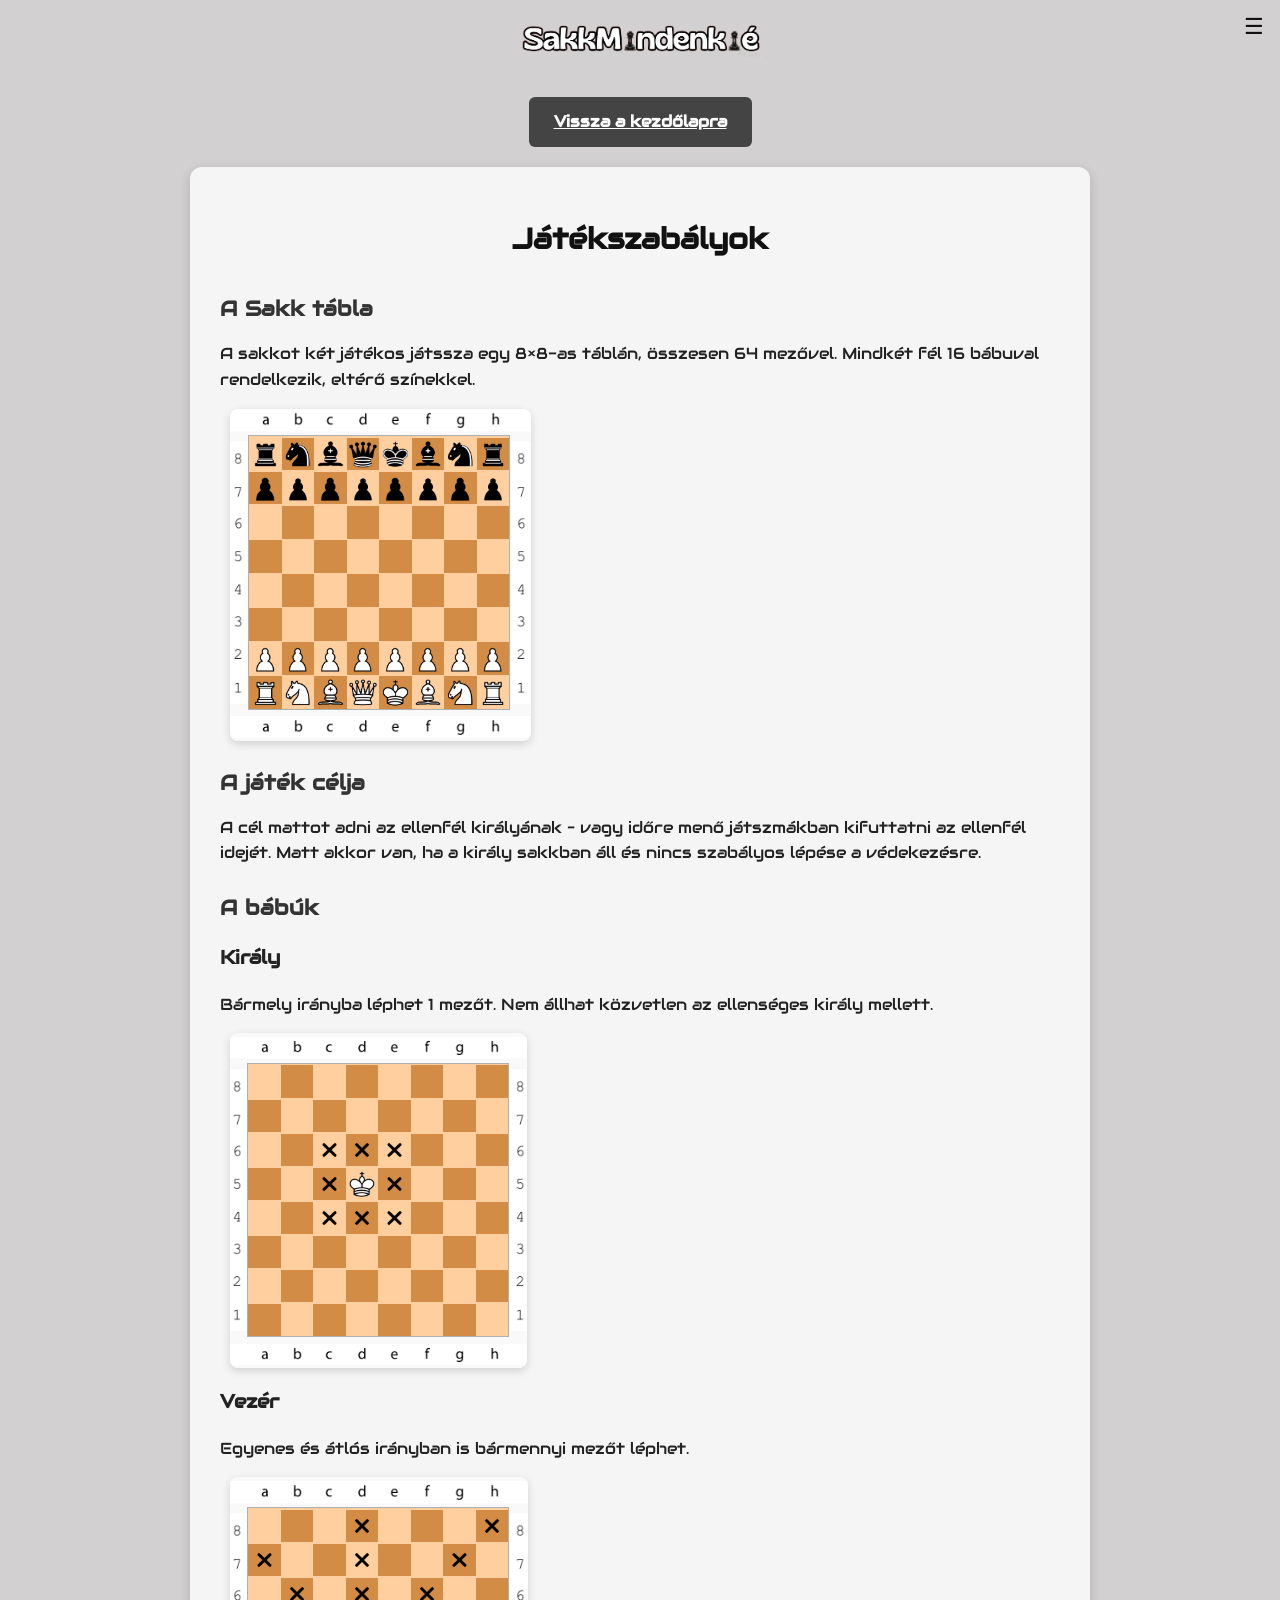
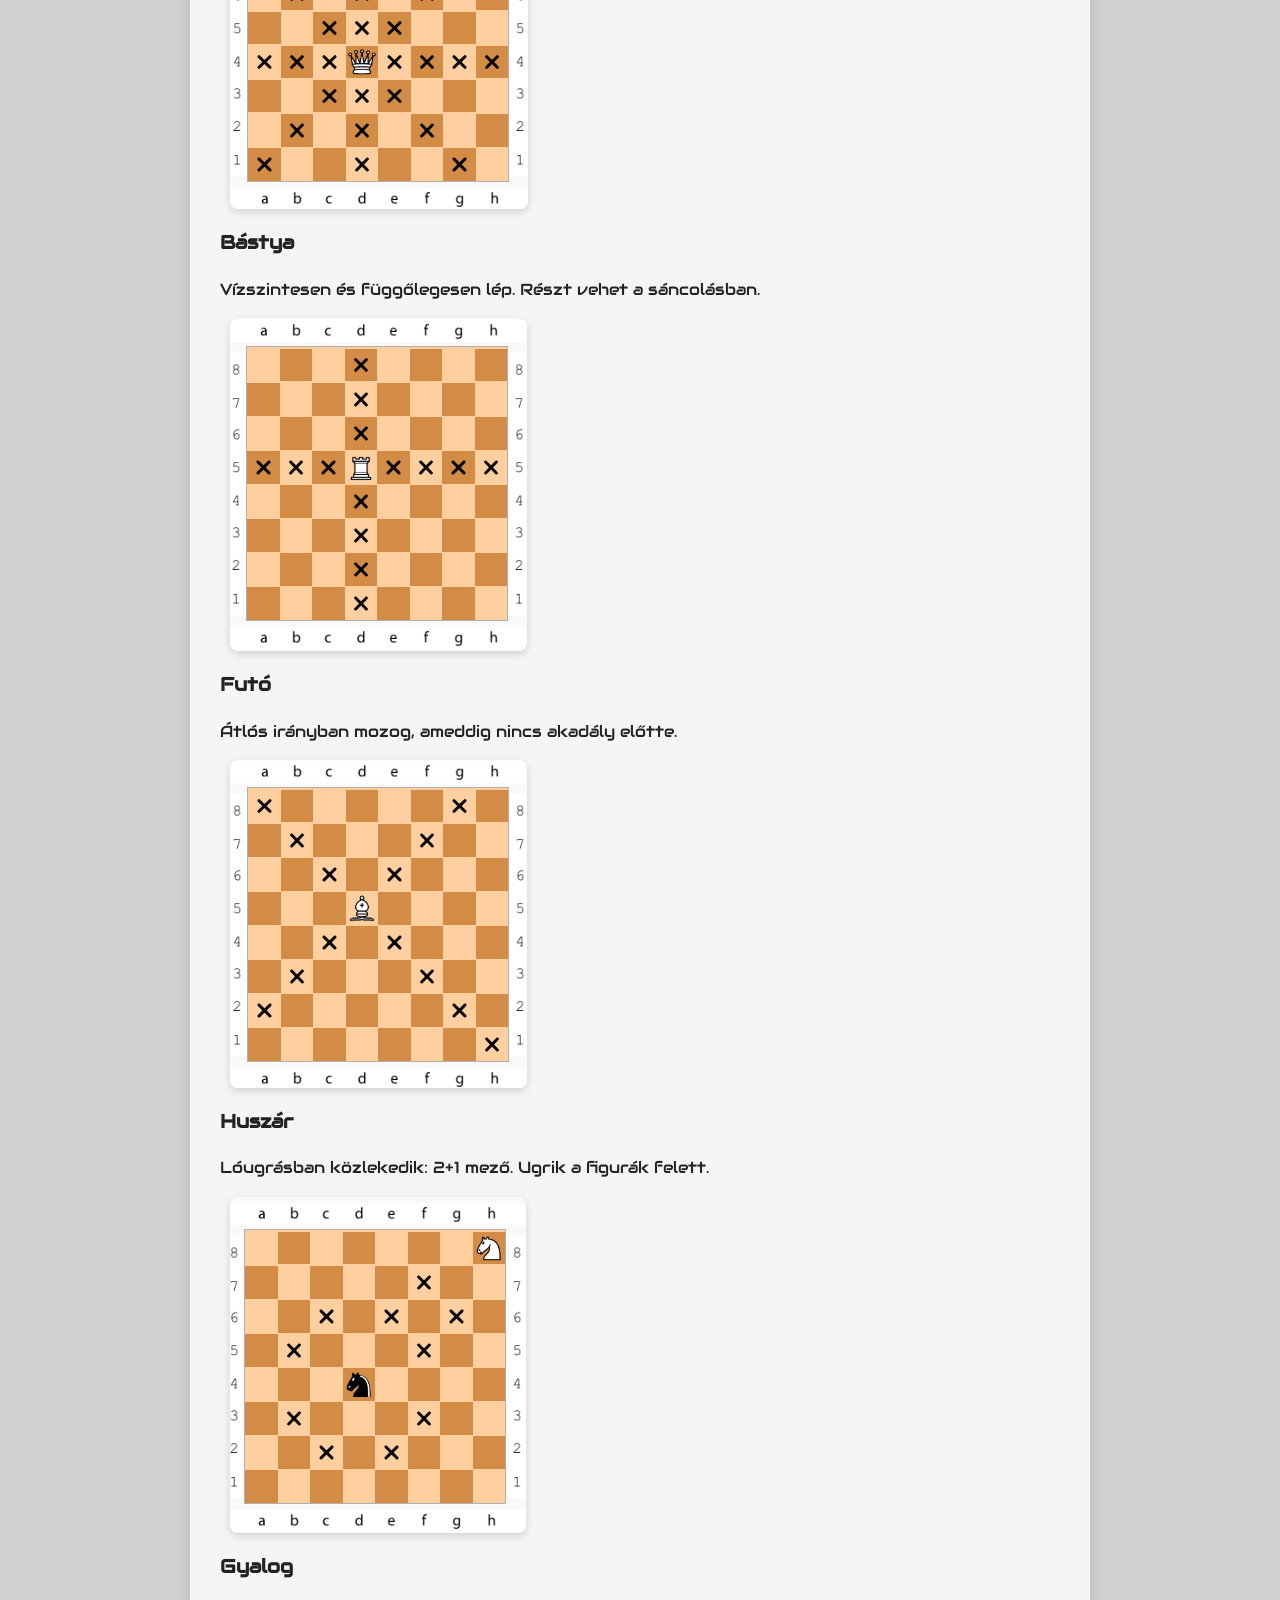
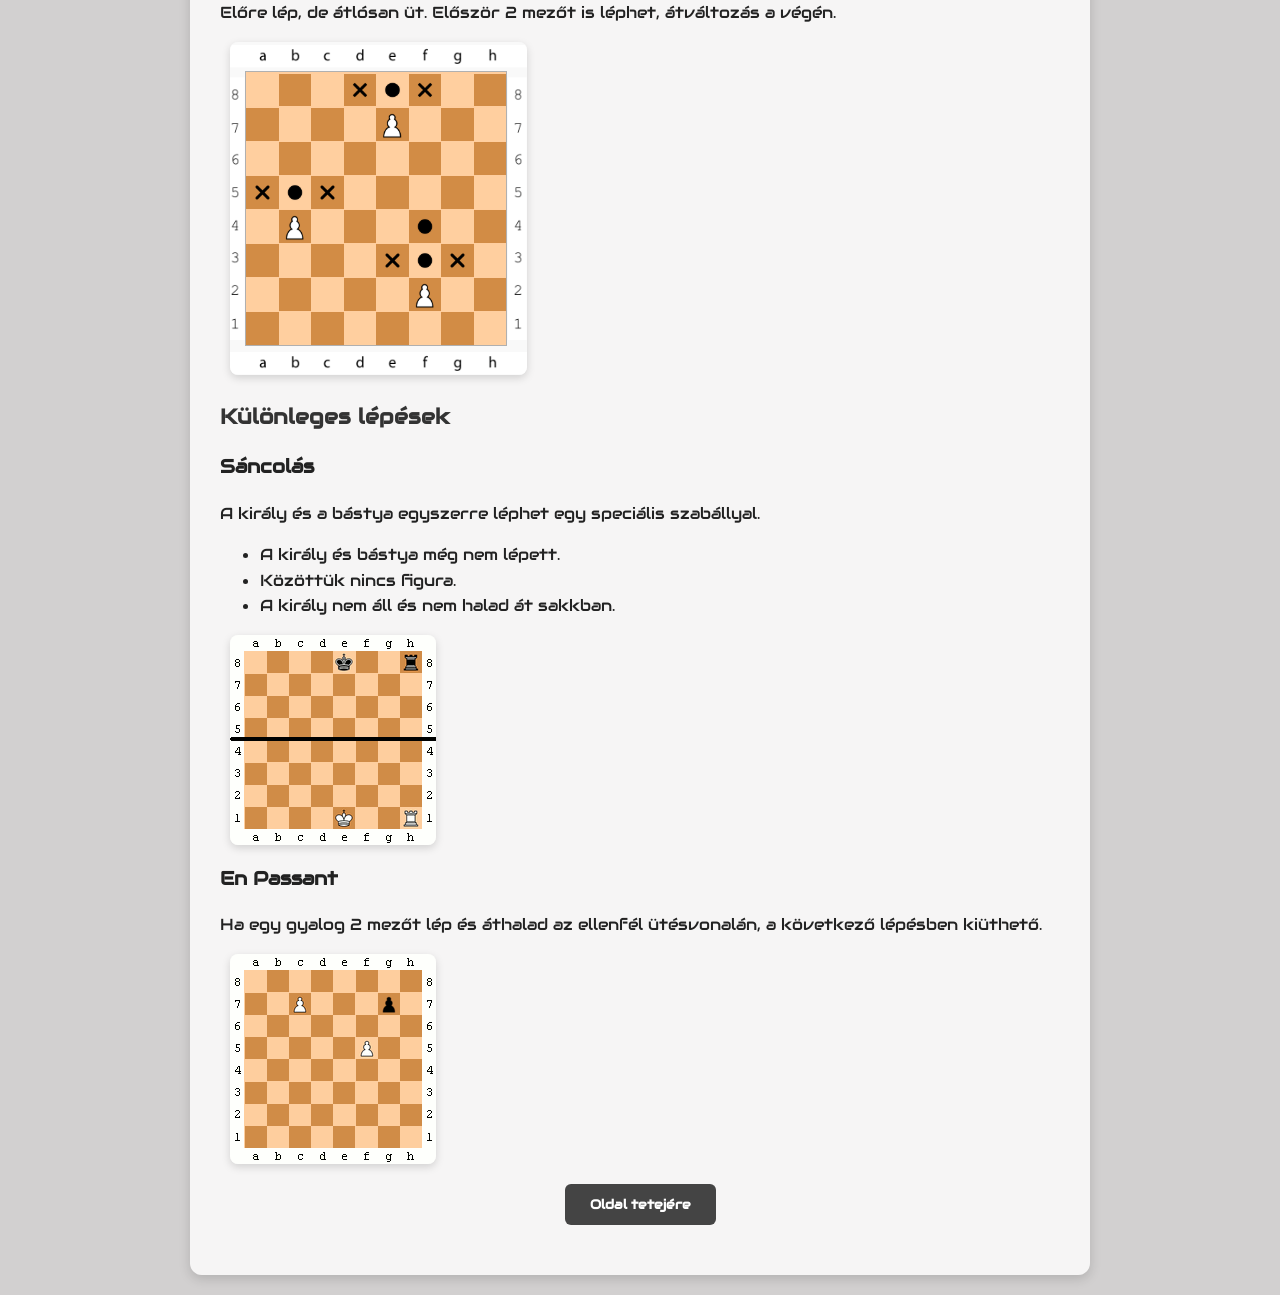
==== jatekszabalyok.html @ 5a6c937a "full code commit" ====
<!DOCTYPE html>
<html lang="hu">
<head>
    <meta charset="UTF-8">
    <meta name="viewport" content="width=device-width, initial-scale=1.0">
    <title>Játékszabályok</title>
    <meta name="description" content="A sakk játék alapvető szabályai és bábui.">
    <meta name="author" content="EXNGOK">
    <link rel="stylesheet" href="css/sakkoldal.css">
    <link rel="icon" type="image/x-icon" href="media/favicon.ico">
</head>
<body>

<header class="logo">
    <a href="jatek.html"><img src="media/logo.png" alt="SakkMindenkié"></a>

    <!-- Hamburger (jobb felső sarok) -->
    <div class="header-actions">
        
        <div class="hamburger-container">
            <button id="hamburgerBtn" class="hamburger-btn" aria-label="Menü">&#9776;</button>

            <nav id="hamburgerMenu" class="hamburger-menu" aria-hidden="true">
                <ul>
                    <li><a href="jatek.html">Játék</a></li>
                    <li><a href="tanulas.html">Tanulás</a></li>
                    <li><a href="legjobbjatekosok.html">Legjobb játékos</a></li>
                    <li><a href="login.html">Bejelentkezés</a></li>
                    <li><a href="regisztracio.html">Regisztráció</a></li>
                </ul>
            </nav>
        </div>
    </div>
</header>

<a href="kezdolap.html" class="btn-home">Vissza a kezdőlapra</a>

<main class="chess-container">
    <h1 class="page-title">Játékszabályok</h1>

    <!-- A tábla -->
    <div class="rule-block">
        <div class="rule-text">
            <h2 class="section-title">A Sakk tábla</h2>
            <p>
                A sakkot két játékos játssza egy 8×8-as táblán, összesen 64 mezővel.
                Mindkét fél 16 bábuval rendelkezik, eltérő színekkel.
            </p>
        </div>
        <img class="rule-img" src="media/tabla.png" alt="tabla">
    </div>

    <!-- A játék célja -->
    <div class="rule-block">
        <div class="rule-text">
            <h2 class="section-title">A játék célja</h2>
            <p>
                A cél mattot adni az ellenfél királyának – vagy időre menő játszmákban
                kifuttatni az ellenfél idejét. Matt akkor van, ha a király sakkban áll és nincs
                szabályos lépése a védekezésre.
            </p>
        </div>
    </div>

    <!-- Bábuk -->
    <h2 class="section-title">A bábúk</h2>

    <!-- Király -->
    <div class="rule-block">
        <div class="rule-text">
            <h3 class="piece-title">Király</h3>
            <p>Bármely irányba léphet 1 mezőt. Nem állhat közvetlen az ellenséges király mellett.</p>
        </div>
        <img class="rule-img" src="media/kiraly.png" alt="király">
    </div>

    <!-- Vezér -->
    <div class="rule-block">
        <div class="rule-text">
            <h3 class="piece-title">Vezér</h3>
            <p>Egyenes és átlós irányban is bármennyi mezőt léphet.</p>
        </div>
        <img class="rule-img" src="media/vezer.png" alt="vezér">
    </div>

    <!-- Bástya -->
    <div class="rule-block">
        <div class="rule-text">
            <h3 class="piece-title">Bástya</h3>
            <p>Vízszintesen és függőlegesen lép. Részt vehet a sáncolásban.</p>
        </div>
        <img class="rule-img" src="media/bastya.png" alt="bástya">
    </div>

    <!-- Futó -->
    <div class="rule-block">
        <div class="rule-text">
            <h3 class="piece-title">Futó</h3>
            <p>Átlós irányban mozog, ameddig nincs akadály előtte.</p>
        </div>
        <img class="rule-img" src="media/futo.png" alt="futó">
    </div>

    <!-- Huszár -->
    <div class="rule-block">
        <div class="rule-text">
            <h3 class="piece-title">Huszár</h3>
            <p>Lóugrásban közlekedik: 2+1 mező. Ugrik a figurák felett.</p>
        </div>
        <img class="rule-img" src="media/huszar.png" alt="huszár">
    </div>

    <!-- Gyalog -->
    <div class="rule-block">
        <div class="rule-text">
            <h3 class="piece-title">Gyalog</h3>
            <p>Előre lép, de átlósan üt. Először 2 mezőt is léphet, átváltozás a végén.</p>
        </div>
        <img class="rule-img" src="media/gyalog.png" alt="gyalog">
    </div>

    <!-- Sáncolás -->
    <h2 class="section-title">Különleges lépések</h2>

    <div class="rule-block">
        <div class="rule-text">
            <h3 class="special-title">Sáncolás</h3>
            <p>A király és a bástya egyszerre léphet egy speciális szabállyal.</p>
            <ul>
                <li>A király és bástya még nem lépett.</li>
                <li>Közöttük nincs figura.</li>
                <li>A király nem áll és nem halad át sakkban.</li>
            </ul>
        </div>
        <img class="rule-img" src="media/sancolas.gif" alt="sáncolás">
    </div>

    <!-- En passant -->
    <div class="rule-block">
        <div class="rule-text">
            <h3 class="special-title">En Passant</h3>
            <p>Ha egy gyalog 2 mezőt lép és áthalad az ellenfél ütésvonalán,
               a következő lépésben kiüthető.</p>
        </div>
        <img class="rule-img" src="media/enpassant.gif" alt="en passant">
    </div>

<button class="btn-top" onclick="window.scrollTo({ top: 0, behavior: 'smooth' });">
    Oldal tetejére
</button>

</main>

<script src="js/hamburger.js"></script>

</body>
</html>
---- css/sakkoldal.css ----
/*Fontok importálása*/
@import url(https://fonts.googleapis.com/css?family=Audiowide);
/*ALAP STÍLUSOK*/

* {
    box-sizing: border-box;
}

body {
    background-color: #d2d0d0;
    margin: 0;
    padding: 0;
    font-family: 'Audiowide', Arial, sans-serif;
    line-height: 1.6;
    color: #222;
}

img {
    max-width: 100%;
    height: auto;
    display: block;
}

/* LOGÓ */

.logo {
    width: 100%;
    display: flex;
    justify-content: center;
    padding: 10px 0;
}

.logo img {
    max-width: 180px;
    width: 100%;
    height: auto;
}

/* FŐMENÜ */
nav ul.menu {
    display: flex;
    flex-wrap: wrap;
    list-style: none;
    padding: 0;
    margin: 0 auto;
    justify-content: center;
    gap: 20px;
}

nav ul.menu li {
    flex: 0 0 45%; /* mobil: 2x2 */
    text-align: center;
}

nav ul.menu li img {
    width: 100%;
    height: auto;
    display: block;
    border-radius: 10px;
    border: 1px solid transparent;
    transition: 0.2s;
}

nav ul.menu li img:hover {
    border: 2px solid black;
}

/* JÁTÉK OLDAL KÉPEK */

.menu-image-container {
    display: flex;
    flex-direction: column;
    align-items: center;
    gap: 20px;
}

/* FŐ TARTALMI DOBOZ */

.chess-container {
    max-width: 900px;
    margin: 20px auto;
    padding: 15px;
    background: #ffffffcc;
    border-radius: 12px;
    box-shadow: 0 4px 12px rgba(0,0,0,0.15);
}

.page-title {
    text-align: center;
    color: #111;
    font-size: 1.8rem;
    margin-bottom: 30px;
}

.section-title {
    color: #333;
    font-size: 1.3rem;
    margin-top: 25px;
    margin-bottom: 10px;
    font-weight: bold;
}

.section-text {
    margin-bottom: 15px;
    font-size: 1rem;
}

/* SZABÁLYOK ÉS KÉPEK */

.rules-section.row {
    display: flex;
    flex-direction: column;
    gap: 20px;
    align-items: center;
}

.rules-section.row .text {
    flex: 1;
}

.szabalykep,
.rule-img {
    border-radius: 8px;
    box-shadow: 0 3px 8px rgba(0,0,0,0.15);
}

/* GOMBOK */

.btn-home, .btn-top {
    display: block;
    margin: 20px auto;
    padding: 12px 25px;
    background-color: #444;
    color: #fff;
    border: none;
    border-radius: 6px;
    cursor: pointer;
    font-family: 'Audiowide', Arial, sans-serif;
    font-weight: bold;
    text-align: center;
    width: fit-content;
    transition: background-color 0.3s;
}

.btn-home:hover, .btn-top:hover {
    background-color: #222;
}

.btn {
    font-family: 'Audiowide', Arial, sans-serif;
}

/* QUIZ STÍLUSOK */

.quiz-container {
    max-width: 900px;
    margin: 20px auto;
    padding: 15px;
    background: #fff;
    border-radius: 12px;
    box-shadow: 0 3px 10px rgba(0,0,0,0.1);
}

.quiz-title {
    text-align: center;
    font-size: 1.8rem;
    margin-bottom: 20px;
}

#question {
    font-size: 1.3rem;
    margin-bottom: 15px;
    font-weight: bold;
}

#answers {
    display: flex;
    flex-direction: column;
    gap: 12px;
}

.answer-btn {
    padding: 12px;
    background: #eaeaea;
    border: none;
    border-radius: 6px;
    cursor: pointer;
    text-align: left;
    font-size: 1rem;
    transition: 0.2s;
}

.answer-btn:hover {
    background: #dcdcdc;
}

.answer-btn.correct {
    background: #82d676;
    color: white;
}

.answer-btn.wrong {
    background: #e86e6e;
    color: white;
}

#next-btn {
    padding: 12px 25px;
    margin: 20px auto 0;
    display: block;
    background-color: #444;
    color: #fff;
    border: none;
    border-radius: 6px;
    cursor: pointer;
    font-family: 'Audiowide', Arial, sans-serif;
    font-size: 1rem;
}

#next-btn:hover {
    background-color: #222;
}

.hidden {
    display: none;
}

#question-image {
    max-width: 100%;
    height: auto;
    border-radius: 8px;
    display: block;
    margin: 15px auto;
}

#result-box {
    text-align: center;
}

/* Elo táblázat stilusok */

.chess-table-container {
    margin-top: 40px;
    overflow-x: auto;
    padding: 10px 0;
}

.chess-table {
    width: 100%;
    border-collapse: collapse;
    background: #ffffff;
    border-radius: 14px;
    overflow: hidden;
    font-size: 1rem;
    box-shadow: 0 6px 14px rgba(0,0,0,0.18);
}

.chess-table thead {
    background: #1e1e1e;
    color: #fff;
    font-size: 1.1rem;
    font-weight: bold;
    letter-spacing: 0.5px;
    text-transform: uppercase;
}

.chess-table th {
    padding: 18px 20px;
    border-bottom: 2px solid #1b2537;
}

/* Táblázat zebra csikozása */

.chess-table tbody tr:nth-child(odd) {
    background: #f6f6f6;
}

.chess-table tbody tr:nth-child(even) {
    background: #ffffff;
}

.chess-table td {
    padding: 16px 20px;
    border-bottom: 1px solid #dcdcdc;
}


/*LOGIN ÉS REGISZTRÁCIÓ FORMOK*/


.chess-container form {
    background-color: #ffffffcc;
    padding: 30px;
    border-radius: 12px;
    box-shadow: 0 4px 12px rgba(0,0,0,0.15);
    max-width: 400px;
    margin: 20px auto;
    display: flex;
    flex-direction: column;
    gap: 15px;
}

.chess-container form input {
    padding: 12px 15px;
    border: 1px solid #ccc;
    border-radius: 8px;
    font-size: 1rem;
    transition: border 0.3s, box-shadow 0.3s;
}

.chess-container form input:focus {
    border-color: #444;
    box-shadow: 0 0 5px rgba(68,68,68,0.4);
    outline: none;
}

.chess-container form button {
    padding: 12px 25px;
    background-color: #444;
    color: #fff;
    font-weight: bold;
    font-size: 1rem;
    border: none;
    border-radius: 6px;
    cursor: pointer;
    transition: background-color 0.3s, transform 0.2s;
}

.chess-container form button:hover {
    background-color: #222;
    transform: translateY(-2px);
}

.chess-container form .message {
    font-size: 14px;
    color: rgb(24, 154, 35);
    text-align: center;
}

/* Reszponzív formok mobilon */
@media (max-width: 480px) {
    .chess-container form {
        padding: 20px;
        margin: 10px;
    }

    .chess-container form input,
    .chess-container form button {
        font-size: 0.95rem;
        padding: 10px;
    }
}


/*Desktop media query*/

@media (min-width: 768px) {

    .logo img {
        max-width: 260px;
    }

    nav ul.menu li {
        flex: 0 0 45%;
    }

    .chess-container {
        padding: 30px;
    }

    .rules-section.row {
        flex-direction: row;
        justify-content: center;
        flex-wrap: wrap;
    }

    .rule-img {
        max-width: 45%;
        margin: 10px;
    }

    .menu-image-container img {
        max-width: 800px;
        width: 100%;
    }

    .elo-table {
        font-size: 1.05rem;
    }

    .elo-table th,
    .elo-table td {
        padding: 18px 20px;
    }
}

/* header jobb felső akciók (vissza gomb + hamburger) */
.header-actions {
    position: absolute;
    top: 10px;
    right: 10px;
    display: flex;
    gap: 8px;
    align-items: center;
    z-index: 1200;
}

/* kisebb, inline megjelenésű vissza gomb a headerben */
.header-actions .btn-home {
    display: inline-flex;
    align-items: center;
    justify-content: center;
    margin: 0;
    padding: 8px 12px;
    font-size: 0.95rem;
    border-radius: 6px;
    background-color: #444;
    color: #fff;
    text-decoration: none;
    transition: background-color 0.2s;
}

.header-actions .btn-home:hover {
    background-color: #222;
}

/* hamburger gomb stílus */
.hamburger-btn {
    background: none;
    border: none;
    cursor: pointer;
    font-size: 22px;
    line-height: 1;
    padding: 6px;
    color: #111;
}

/* hamburger menü doboza (alap: rejtve) */
.hamburger-menu {
    display: none;
    position: absolute;
    right: 0;
    top: 36px;
    background: #fff;
    border: 1px solid #ddd;
    border-radius: 6px;
    box-shadow: 0 6px 16px rgba(0,0,0,0.12);
    z-index: 1300;
    min-width: 140px;
}

/* listázás a menüben */
.hamburger-menu ul {
    list-style: none;
    margin: 0;
    padding: 6px 0;
}

.hamburger-menu a {
    display: block;
    padding: 10px 14px;
    color: #111;
    text-decoration: none;
}

.hamburger-menu a:hover {
    background: #f5f5f5;
}

/* mobilon kisebb header-távolság */
@media (max-width: 480px) {
    .header-actions {
        top: 8px;
        right: 8px;
        gap: 6px;
    }

    .header-actions .btn-home {
        padding: 6px 10px;
        font-size: 0.85rem;
    }
}
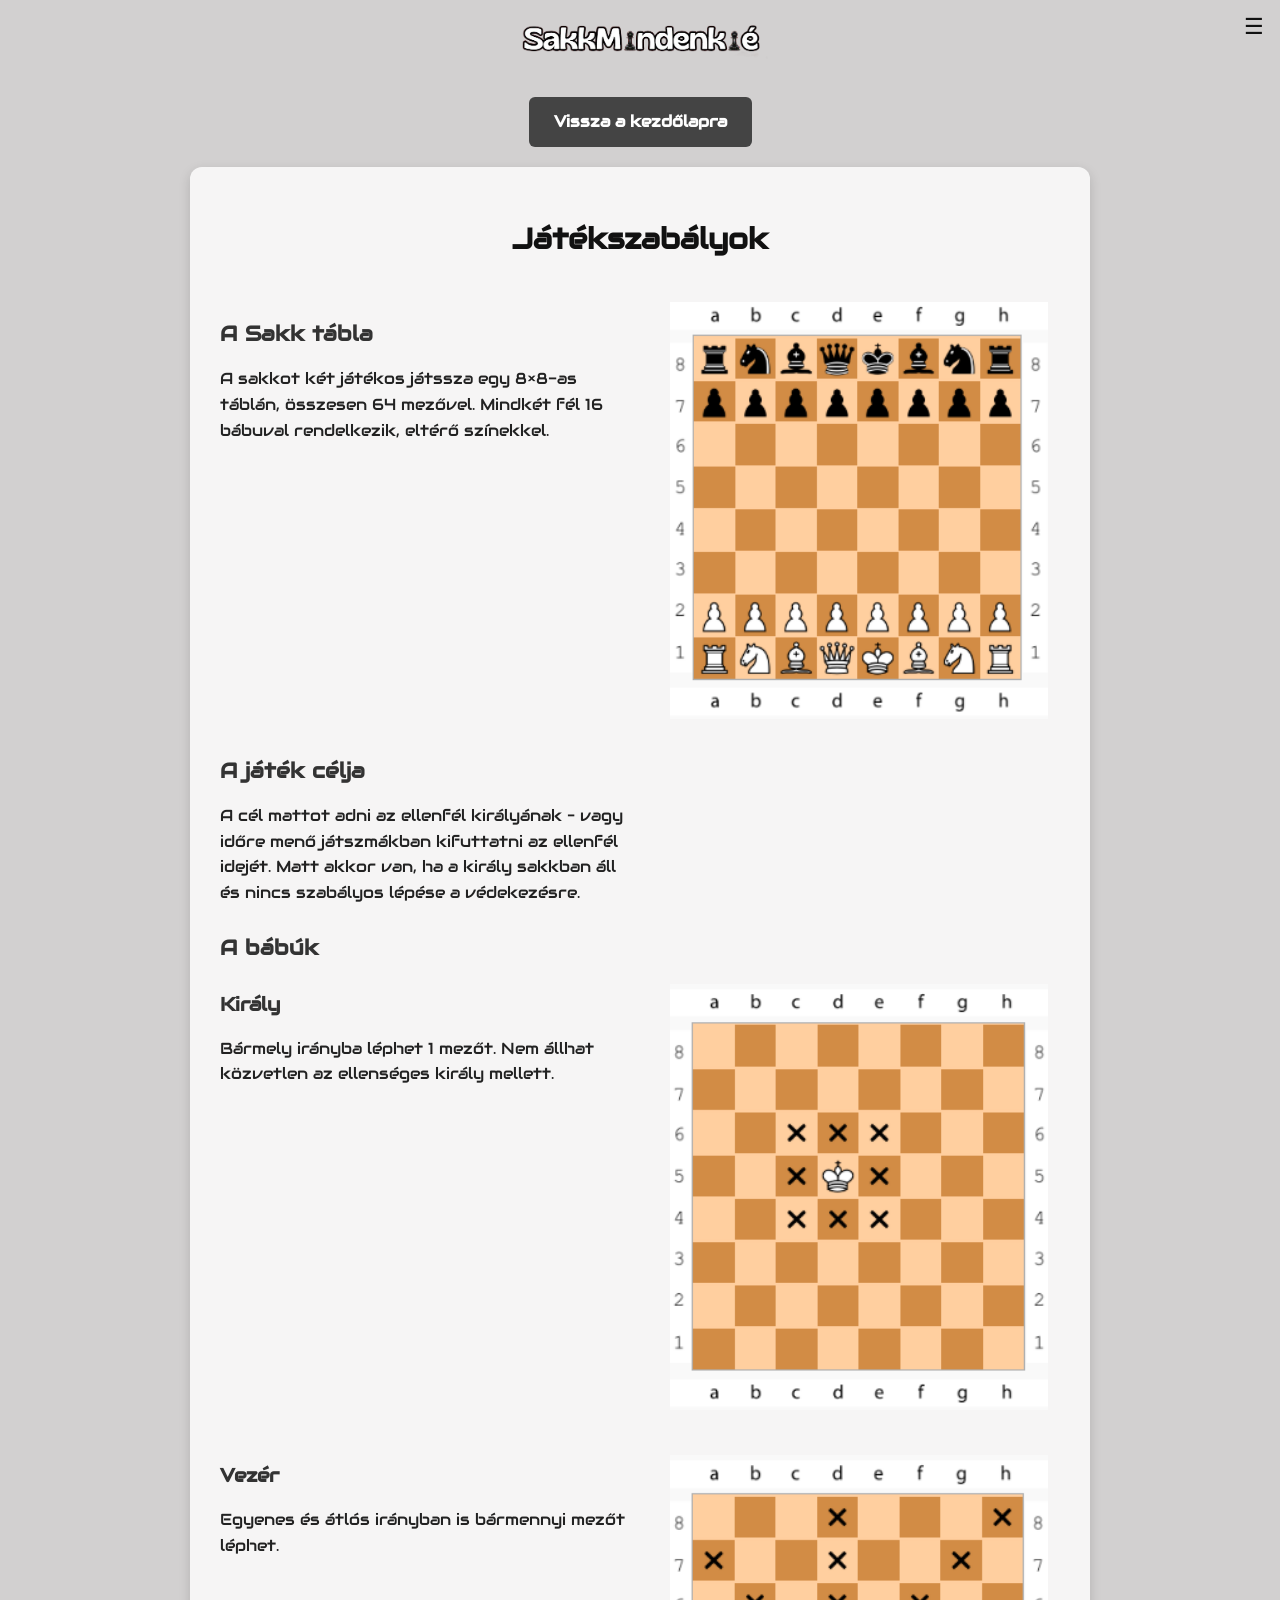
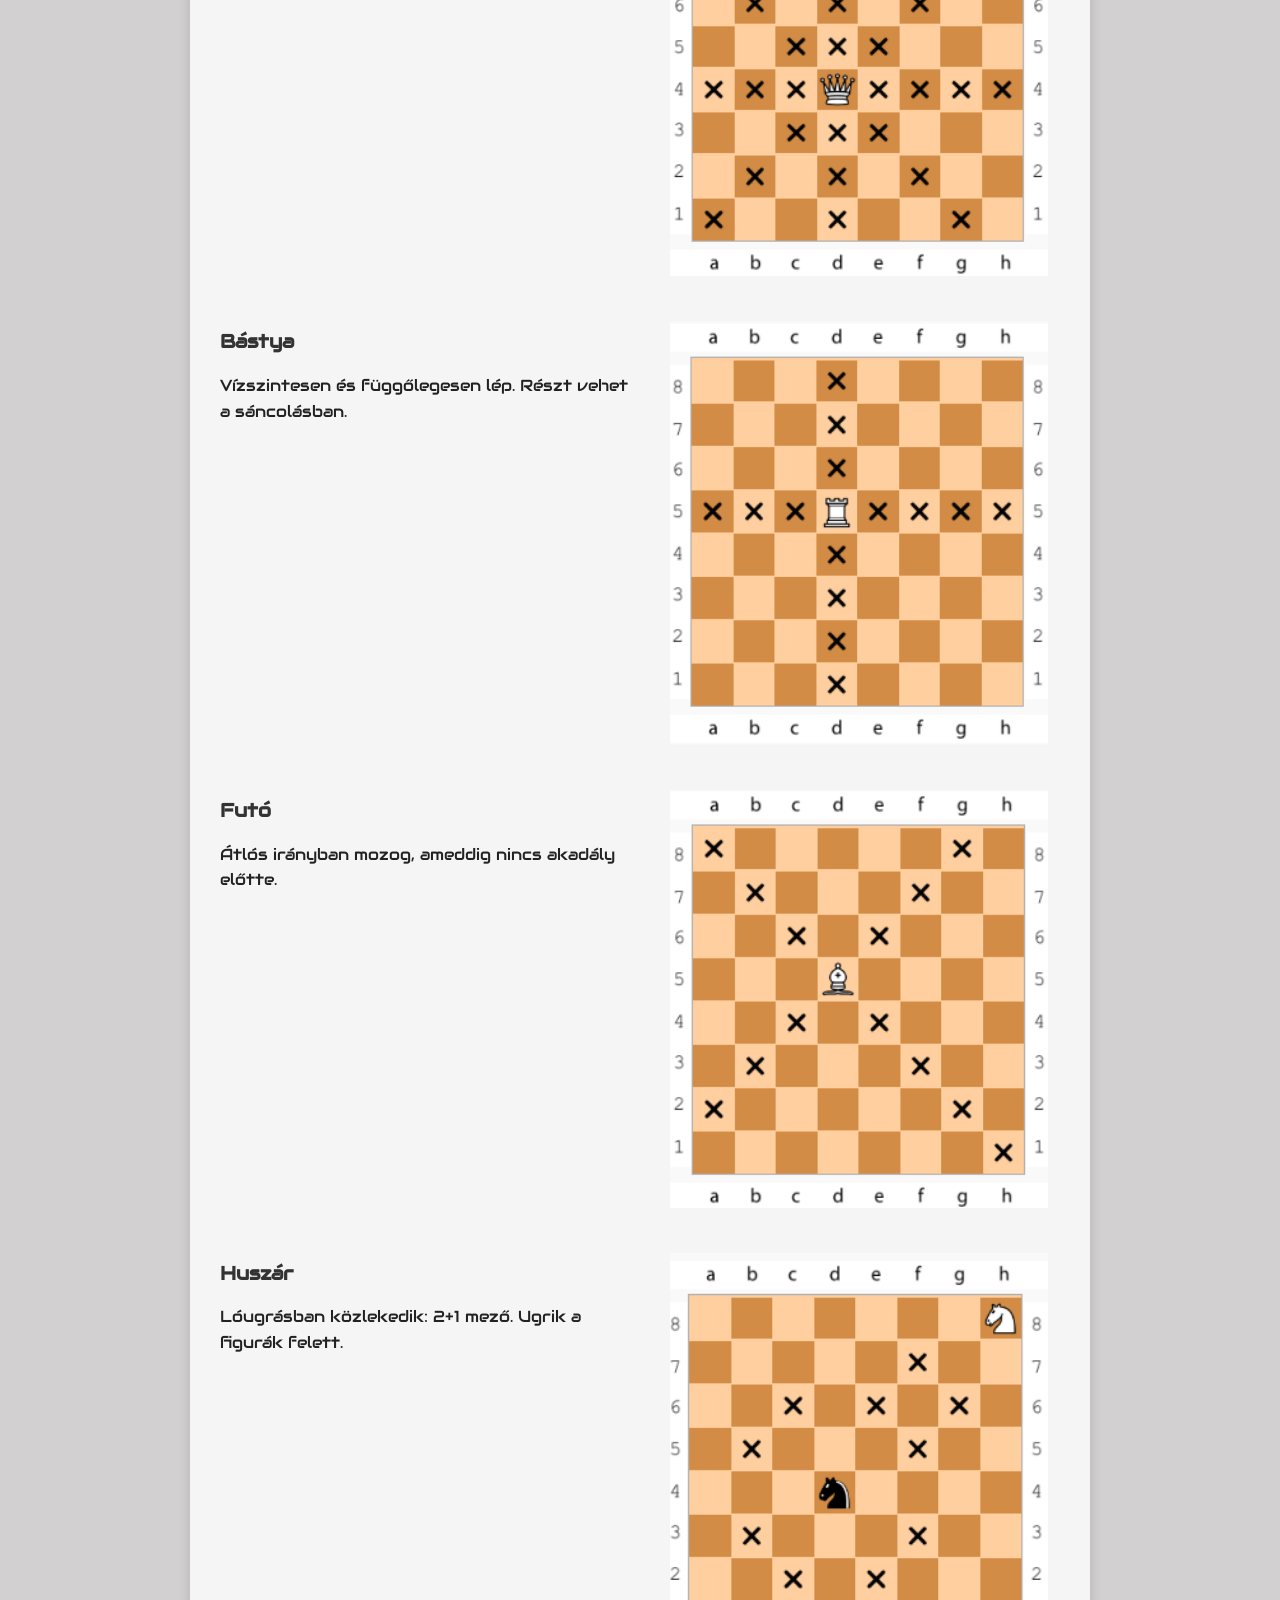
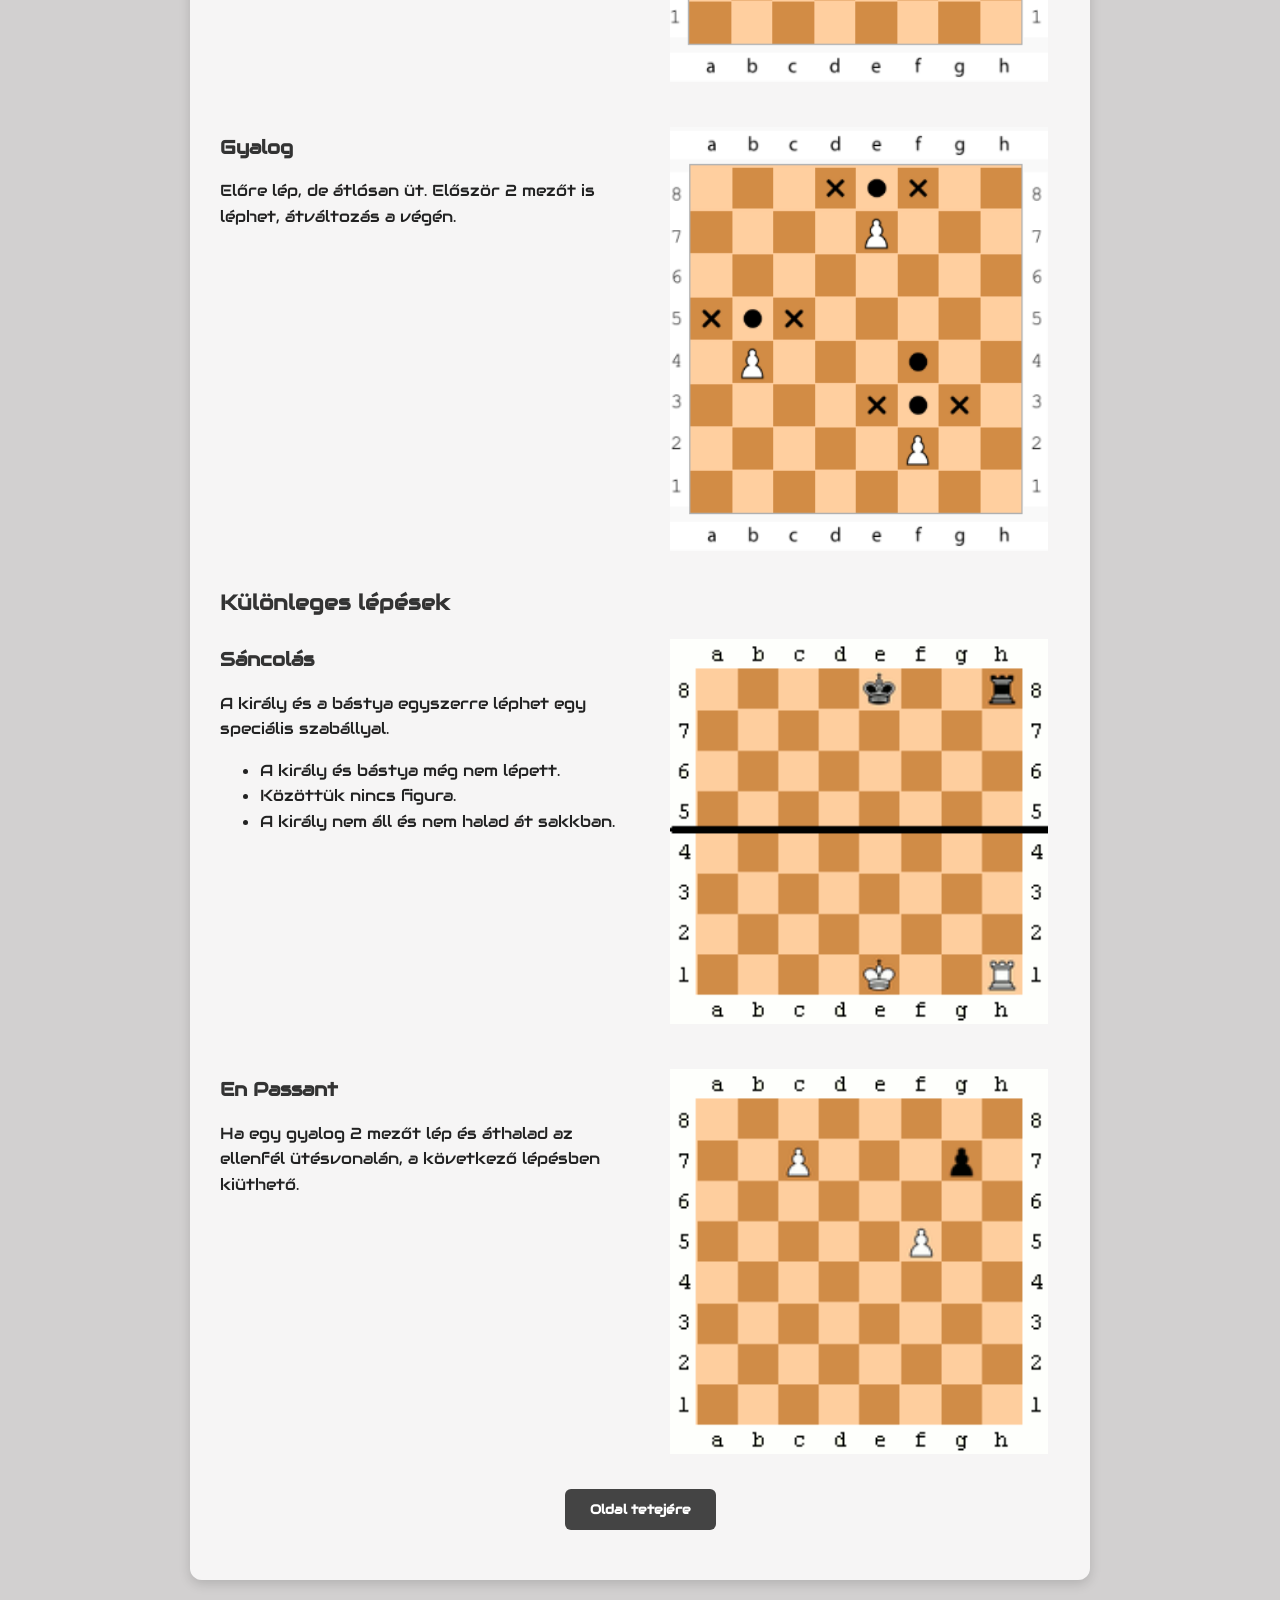
==== commit 59aed347: "ccs update & readme file update" ====
--- a/jatekszabalyok.html
+++ b/jatekszabalyok.html
@@ -33,13 +33,13 @@
     </div>
 </header>
 
-<a href="kezdolap.html" class="btn-home">Vissza a kezdőlapra</a>
+<a href="index.html" class="btn-home">Vissza a kezdőlapra</a>
 
 <main class="chess-container">
     <h1 class="page-title">Játékszabályok</h1>
 
     <!-- A tábla -->
-    <div class="rule-block">
+    <div class="rule-block-left">
         <div class="rule-text">
             <h2 class="section-title">A Sakk tábla</h2>
             <p>
@@ -66,7 +66,7 @@
     <h2 class="section-title">A bábúk</h2>
 
     <!-- Király -->
-    <div class="rule-block">
+    <div class="rule-block-left">
         <div class="rule-text">
             <h3 class="piece-title">Király</h3>
             <p>Bármely irányba léphet 1 mezőt. Nem állhat közvetlen az ellenséges király mellett.</p>
@@ -75,7 +75,7 @@
     </div>
 
     <!-- Vezér -->
-    <div class="rule-block">
+    <div class="rule-block-left">
         <div class="rule-text">
             <h3 class="piece-title">Vezér</h3>
             <p>Egyenes és átlós irányban is bármennyi mezőt léphet.</p>
@@ -84,7 +84,7 @@
     </div>
 
     <!-- Bástya -->
-    <div class="rule-block">
+    <div class="rule-block-left">
         <div class="rule-text">
             <h3 class="piece-title">Bástya</h3>
             <p>Vízszintesen és függőlegesen lép. Részt vehet a sáncolásban.</p>
@@ -93,7 +93,7 @@
     </div>
 
     <!-- Futó -->
-    <div class="rule-block">
+    <div class="rule-block-left">
         <div class="rule-text">
             <h3 class="piece-title">Futó</h3>
             <p>Átlós irányban mozog, ameddig nincs akadály előtte.</p>
@@ -102,7 +102,7 @@
     </div>
 
     <!-- Huszár -->
-    <div class="rule-block">
+    <div class="rule-block-left">
         <div class="rule-text">
             <h3 class="piece-title">Huszár</h3>
             <p>Lóugrásban közlekedik: 2+1 mező. Ugrik a figurák felett.</p>
@@ -111,7 +111,7 @@
     </div>
 
     <!-- Gyalog -->
-    <div class="rule-block">
+    <div class="rule-block-left">
         <div class="rule-text">
             <h3 class="piece-title">Gyalog</h3>
             <p>Előre lép, de átlósan üt. Először 2 mezőt is léphet, átváltozás a végén.</p>
@@ -122,7 +122,7 @@
     <!-- Sáncolás -->
     <h2 class="section-title">Különleges lépések</h2>
 
-    <div class="rule-block">
+    <div class="rule-block-left">
         <div class="rule-text">
             <h3 class="special-title">Sáncolás</h3>
             <p>A király és a bástya egyszerre léphet egy speciális szabállyal.</p>
@@ -136,7 +136,7 @@
     </div>
 
     <!-- En passant -->
-    <div class="rule-block">
+    <div class="rule-block-left">
         <div class="rule-text">
             <h3 class="special-title">En Passant</h3>
             <p>Ha egy gyalog 2 mezőt lép és áthalad az ellenfél ütésvonalán,
--- a/css/sakkoldal.css
+++ b/css/sakkoldal.css
@@ -28,6 +28,7 @@
     display: flex;
     justify-content: center;
     padding: 10px 0;
+    position: relative;
 }
 
 .logo img {
@@ -105,23 +106,78 @@
     font-size: 1rem;
 }
 
-/* SZABÁLYOK ÉS KÉPEK */
-
-.rules-section.row {
+/* SZABÁLYOK ÉS KÉPEK - BALRA IGAZÍTOTT SZÖVEG, JOBBRA KÉP */
+
+.rule-block-left {
     display: flex;
-    flex-direction: column;
+    flex-direction: row;
     gap: 20px;
-    align-items: center;
-}
-
-.rules-section.row .text {
+    align-items: flex-start;
+    margin-bottom: 25px;
+}
+
+.rule-block-left .rule-text {
     flex: 1;
-}
-
-.szabalykep,
-.rule-img {
+    width: 50%;
+    text-align: left;
+}
+
+.rule-block-left .rule-img {
+    flex: 1;
+    width: 50%;
+    align-self: flex-start;
+}
+
+.piece-title {
+    color: #333;
+    font-size: 1.2rem;
+    font-weight: bold;
+    margin-top: 15px;
+    margin-bottom: 8px;
+}
+
+.special-title {
+    color: #333;
+    font-size: 1.2rem;
+    font-weight: bold;
+    margin-top: 15px;
+    margin-bottom: 8px;
+}
+
+/* TANULÁS DOBOZOK */
+
+.learning-box {
+    background-color: #f5f5f5;
+    padding: 20px;
     border-radius: 8px;
-    box-shadow: 0 3px 8px rgba(0,0,0,0.15);
+    margin-bottom: 20px;
+    border-left: 4px solid #444;
+}
+
+.learning-box h3 {
+    margin-top: 0;
+    color: #333;
+    font-size: 1.1rem;
+}
+
+.learning-box ul {
+    margin: 10px 0;
+    padding-left: 20px;
+}
+
+.learning-box li {
+    margin-bottom: 8px;
+}
+
+.learning-box a {
+    color: #444;
+    text-decoration: none;
+    border-bottom: 1px solid #444;
+    transition: color 0.2s;
+}
+
+.learning-box a:hover {
+    color: #222;
 }
 
 /* GOMBOK */
@@ -140,6 +196,7 @@
     text-align: center;
     width: fit-content;
     transition: background-color 0.3s;
+    text-decoration: none;
 }
 
 .btn-home:hover, .btn-top:hover {
@@ -150,27 +207,25 @@
     font-family: 'Audiowide', Arial, sans-serif;
 }
 
+.google-font {
+    font-family: 'Audiowide', Arial, sans-serif;
+}
+
 /* QUIZ STÍLUSOK */
 
-.quiz-container {
-    max-width: 900px;
-    margin: 20px auto;
-    padding: 15px;
+.quiz-card {
     background: #fff;
+    padding: 25px;
     border-radius: 12px;
     box-shadow: 0 3px 10px rgba(0,0,0,0.1);
-}
-
-.quiz-title {
-    text-align: center;
-    font-size: 1.8rem;
     margin-bottom: 20px;
 }
 
-#question {
+.quiz-question {
     font-size: 1.3rem;
     margin-bottom: 15px;
     font-weight: bold;
+    color: #333;
 }
 
 #answers {
@@ -188,6 +243,7 @@
     text-align: left;
     font-size: 1rem;
     transition: 0.2s;
+    font-family: 'Audiowide', Arial, sans-serif;
 }
 
 .answer-btn:hover {
@@ -204,7 +260,7 @@
     color: white;
 }
 
-#next-btn {
+.next-btn {
     padding: 12px 25px;
     margin: 20px auto 0;
     display: block;
@@ -215,9 +271,38 @@
     cursor: pointer;
     font-family: 'Audiowide', Arial, sans-serif;
     font-size: 1rem;
-}
-
-#next-btn:hover {
+    transition: background-color 0.3s;
+}
+
+.next-btn:hover {
+    background-color: #222;
+}
+
+.quiz-result-title {
+    font-size: 1.5rem;
+    color: #333;
+    margin-bottom: 15px;
+}
+
+.quiz-score {
+    font-size: 1.2rem;
+    color: #555;
+    margin-bottom: 20px;
+}
+
+.restart-btn {
+    padding: 12px 25px;
+    background-color: #444;
+    color: #fff;
+    border: none;
+    border-radius: 6px;
+    cursor: pointer;
+    font-family: 'Audiowide', Arial, sans-serif;
+    font-size: 1rem;
+    transition: background-color 0.3s;
+}
+
+.restart-btn:hover {
     background-color: #222;
 }
 
@@ -233,60 +318,7 @@
     margin: 15px auto;
 }
 
-#result-box {
-    text-align: center;
-}
-
-/* Elo táblázat stilusok */
-
-.chess-table-container {
-    margin-top: 40px;
-    overflow-x: auto;
-    padding: 10px 0;
-}
-
-.chess-table {
-    width: 100%;
-    border-collapse: collapse;
-    background: #ffffff;
-    border-radius: 14px;
-    overflow: hidden;
-    font-size: 1rem;
-    box-shadow: 0 6px 14px rgba(0,0,0,0.18);
-}
-
-.chess-table thead {
-    background: #1e1e1e;
-    color: #fff;
-    font-size: 1.1rem;
-    font-weight: bold;
-    letter-spacing: 0.5px;
-    text-transform: uppercase;
-}
-
-.chess-table th {
-    padding: 18px 20px;
-    border-bottom: 2px solid #1b2537;
-}
-
-/* Táblázat zebra csikozása */
-
-.chess-table tbody tr:nth-child(odd) {
-    background: #f6f6f6;
-}
-
-.chess-table tbody tr:nth-child(even) {
-    background: #ffffff;
-}
-
-.chess-table td {
-    padding: 16px 20px;
-    border-bottom: 1px solid #dcdcdc;
-}
-
-
 /*LOGIN ÉS REGISZTRÁCIÓ FORMOK*/
-
 
 .chess-container form {
     background-color: #ffffffcc;
@@ -300,12 +332,19 @@
     gap: 15px;
 }
 
+.chess-container form label {
+    font-weight: bold;
+    color: #333;
+    font-size: 0.95rem;
+}
+
 .chess-container form input {
     padding: 12px 15px;
     border: 1px solid #ccc;
     border-radius: 8px;
     font-size: 1rem;
     transition: border 0.3s, box-shadow 0.3s;
+    font-family: Arial, sans-serif;
 }
 
 .chess-container form input:focus {
@@ -324,6 +363,7 @@
     border-radius: 6px;
     cursor: pointer;
     transition: background-color 0.3s, transform 0.2s;
+    font-family: 'Audiowide', Arial, sans-serif;
 }
 
 .chess-container form button:hover {
@@ -337,64 +377,8 @@
     text-align: center;
 }
 
-/* Reszponzív formok mobilon */
-@media (max-width: 480px) {
-    .chess-container form {
-        padding: 20px;
-        margin: 10px;
-    }
-
-    .chess-container form input,
-    .chess-container form button {
-        font-size: 0.95rem;
-        padding: 10px;
-    }
-}
-
-
-/*Desktop media query*/
-
-@media (min-width: 768px) {
-
-    .logo img {
-        max-width: 260px;
-    }
-
-    nav ul.menu li {
-        flex: 0 0 45%;
-    }
-
-    .chess-container {
-        padding: 30px;
-    }
-
-    .rules-section.row {
-        flex-direction: row;
-        justify-content: center;
-        flex-wrap: wrap;
-    }
-
-    .rule-img {
-        max-width: 45%;
-        margin: 10px;
-    }
-
-    .menu-image-container img {
-        max-width: 800px;
-        width: 100%;
-    }
-
-    .elo-table {
-        font-size: 1.05rem;
-    }
-
-    .elo-table th,
-    .elo-table td {
-        padding: 18px 20px;
-    }
-}
-
-/* header jobb felső akciók (vissza gomb + hamburger) */
+/* HEADER AKCIÓK */
+
 .header-actions {
     position: absolute;
     top: 10px;
@@ -405,7 +389,6 @@
     z-index: 1200;
 }
 
-/* kisebb, inline megjelenésű vissza gomb a headerben */
 .header-actions .btn-home {
     display: inline-flex;
     align-items: center;
@@ -424,7 +407,12 @@
     background-color: #222;
 }
 
-/* hamburger gomb stílus */
+/* HAMBURGER MENÜ */
+
+.hamburger-container {
+    position: relative;
+}
+
 .hamburger-btn {
     background: none;
     border: none;
@@ -433,9 +421,13 @@
     line-height: 1;
     padding: 6px;
     color: #111;
-}
-
-/* hamburger menü doboza (alap: rejtve) */
+    transition: color 0.2s;
+}
+
+.hamburger-btn:hover {
+    color: #444;
+}
+
 .hamburger-menu {
     display: none;
     position: absolute;
@@ -449,7 +441,10 @@
     min-width: 140px;
 }
 
-/* listázás a menüben */
+.hamburger-menu.active {
+    display: block;
+}
+
 .hamburger-menu ul {
     list-style: none;
     margin: 0;
@@ -461,14 +456,155 @@
     padding: 10px 14px;
     color: #111;
     text-decoration: none;
+    transition: background-color 0.2s;
 }
 
 .hamburger-menu a:hover {
     background: #f5f5f5;
 }
 
-/* mobilon kisebb header-távolság */
+/* TÁBLÁZATOK */
+
+.chess-table,
+.chess-table-resp {
+    width: 100%;
+    border-collapse: collapse;
+    font-family: 'Audiowide', Arial, sans-serif;
+    margin: 20px 0;
+}
+
+.chess-table thead,
+.chess-table-resp thead {
+    background-color: #444;
+    color: #fff;
+}
+
+.chess-table th,
+.chess-table td,
+.chess-table-resp th, 
+.chess-table-resp td {
+    padding: 12px 15px;
+    text-align: left;
+    border: 1px solid #ddd;
+}
+
+.chess-name-col {
+    width: 50%;
+}
+
+.chess-elo-col {
+    width: 25%;
+    text-align: center;
+}
+
+.chess-country-col {
+    width: 25%;
+    text-align: center;
+}
+
+.chess-table tbody tr:nth-child(even),
+.chess-table-resp tbody tr:nth-child(even) {
+    background-color: #f9f9f9;
+}
+
+.chess-table tbody tr:hover,
+.chess-table-resp tbody tr:hover {
+    background-color: #f1f1f1;
+}
+
+/* RESZPONZÍV TÁBLÁZAT */
+
+@media screen and (max-width: 768px) {
+    .chess-table thead,
+    .chess-table-resp thead {
+        display: none;
+    }
+
+    .chess-table, 
+    .chess-table tbody, 
+    .chess-table tr, 
+    .chess-table td,
+    .chess-table-resp, 
+    .chess-table-resp tbody, 
+    .chess-table-resp tr, 
+    .chess-table-resp td {
+        display: block;
+        width: 100%;
+    }
+
+    .chess-table tr,
+    .chess-table-resp tr {
+        margin-bottom: 15px;
+        border-bottom: 2px solid #ddd;
+        padding-bottom: 10px;
+    }
+
+    .chess-table td,
+    .chess-table-resp td {
+        text-align: right;
+        padding-left: 50%;
+        position: relative;
+        border: none;
+        border-bottom: 1px solid #eee;
+    }
+
+    .chess-table td::before,
+    .chess-table-resp td::before {
+        content: attr(data-label);
+        position: absolute;
+        left: 15px;
+        width: 45%;
+        font-weight: bold;
+        text-align: left;
+    }
+
+    .chess-name-col,
+    .chess-elo-col,
+    .chess-country-col {
+        width: 100%;
+        text-align: right;
+    }
+}
+
+/* MOBILON RESZPONZÍV */
+
 @media (max-width: 480px) {
+    .logo img {
+        max-width: 150px;
+    }
+
+    .page-title {
+        font-size: 1.5rem;
+    }
+
+    .section-title {
+        font-size: 1.1rem;
+    }
+
+    .chess-container {
+        padding: 15px;
+        margin: 10px;
+    }
+
+    .chess-container form {
+        padding: 20px;
+        margin: 10px;
+    }
+
+    .chess-container form input,
+    .chess-container form button {
+        font-size: 0.95rem;
+        padding: 10px;
+    }
+
+    .rule-block {
+        gap: 15px;
+    }
+
+    .rule-img {
+        max-width: 100%;
+    }
+
     .header-actions {
         top: 8px;
         right: 8px;
@@ -479,4 +615,89 @@
         padding: 6px 10px;
         font-size: 0.85rem;
     }
-}
+
+    .hamburger-btn {
+        font-size: 20px;
+        padding: 4px;
+    }
+
+    nav ul.menu li {
+        flex: 0 0 100%;
+    }
+
+    .menu-image-container {
+        gap: 15px;
+    }
+}
+
+/* TABLET */
+
+@media (min-width: 481px) and (max-width: 768px) {
+    .logo img {
+        max-width: 200px;
+    }
+
+    nav ul.menu li {
+        flex: 0 0 45%;
+    }
+
+    .chess-container {
+        padding: 25px;
+    }
+
+    .rule-block {
+        flex-direction: row;
+        justify-content: center;
+        flex-wrap: wrap;
+    }
+
+    .rule-img {
+        max-width: 45%;
+        margin: 10px;
+    }
+}
+
+/* DESKTOP */
+
+@media (min-width: 769px) {
+    .logo img {
+        max-width: 260px;
+    }
+
+    nav ul.menu li {
+        flex: 0 0 45%;
+    }
+
+    .chess-container {
+        padding: 30px;
+    }
+
+    .rule-block {
+        flex-direction: row;
+        justify-content: center;
+        flex-wrap: wrap;
+        align-items: flex-start;
+    }
+
+    .rule-text {
+        flex: 1;
+        max-width: 50%;
+    }
+
+    .rule-img {
+        max-width: 45%;
+        margin: 10px;
+    }
+
+    .menu-image-container img {
+        max-width: 800px;
+        width: 100%;
+    }
+
+    .chess-table th,
+    .chess-table td,
+    .chess-table-resp th,
+    .chess-table-resp td {
+        padding: 18px 20px;
+    }
+}
